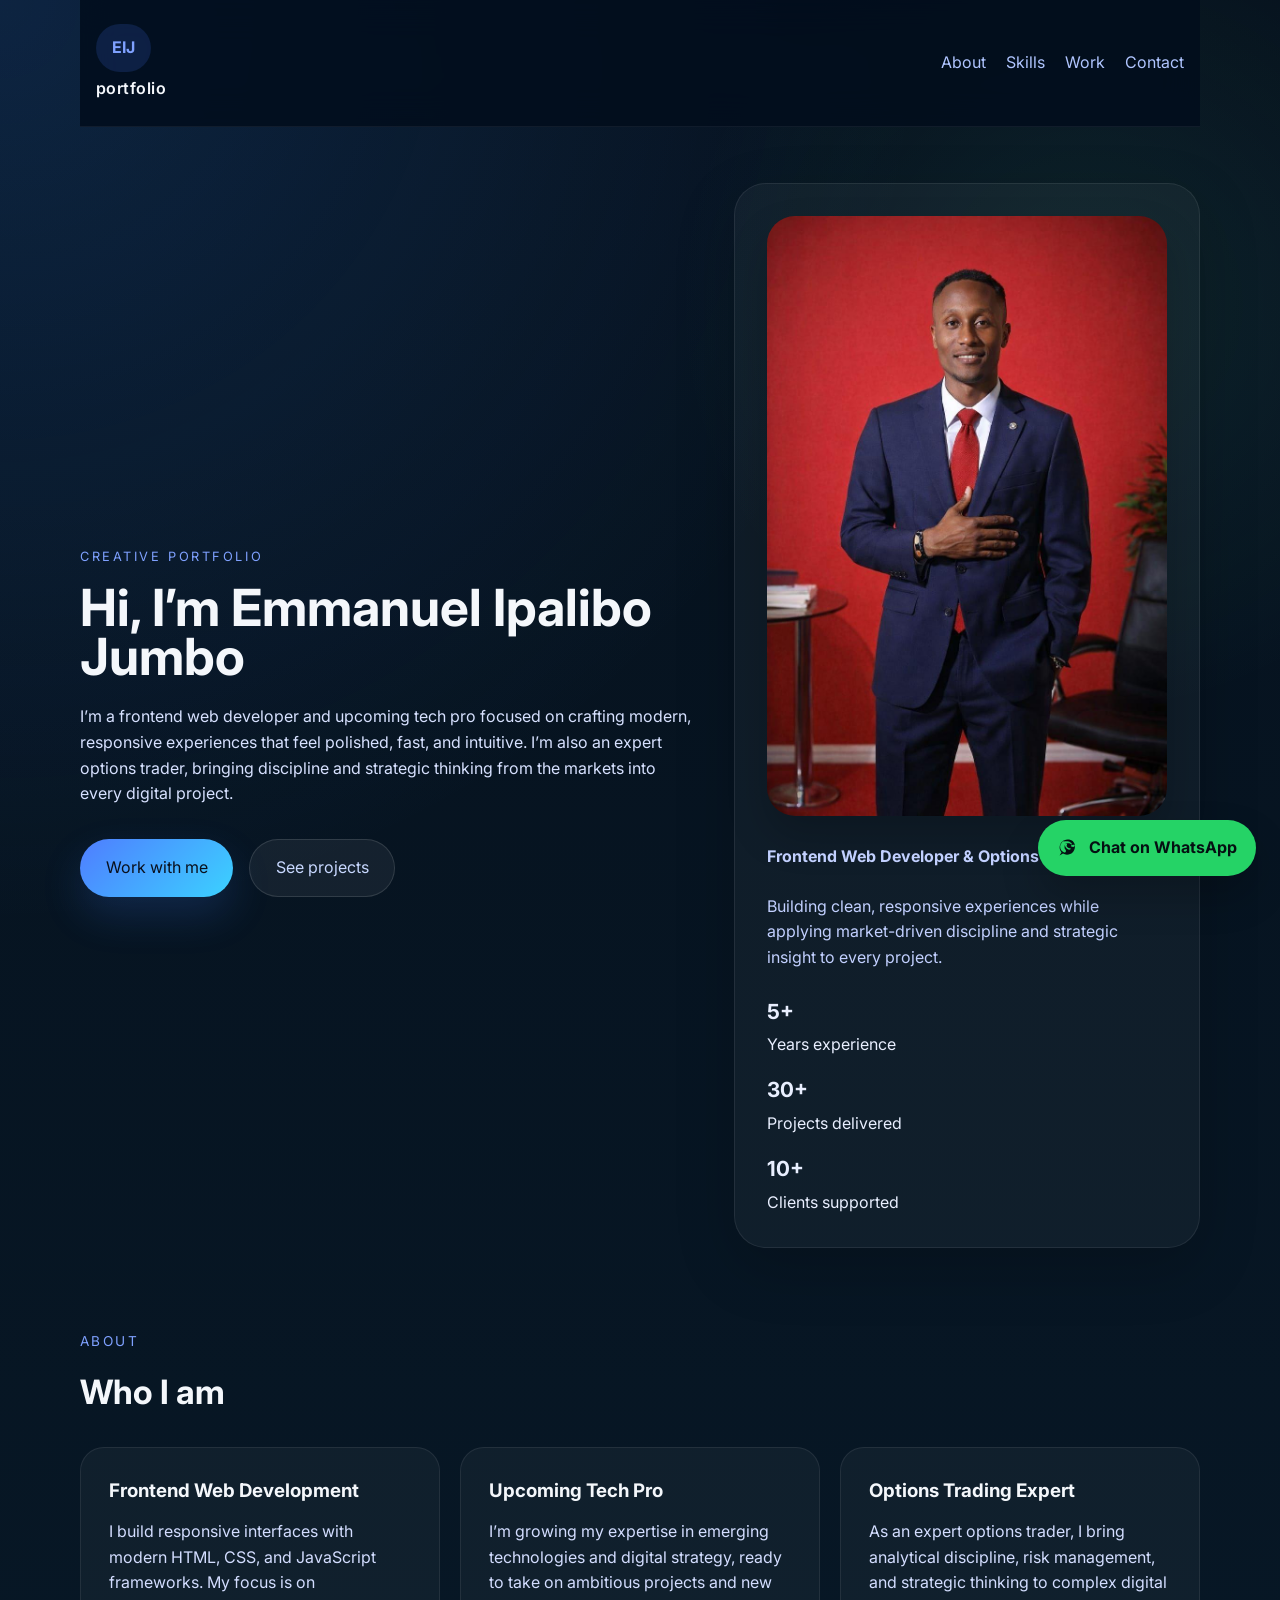
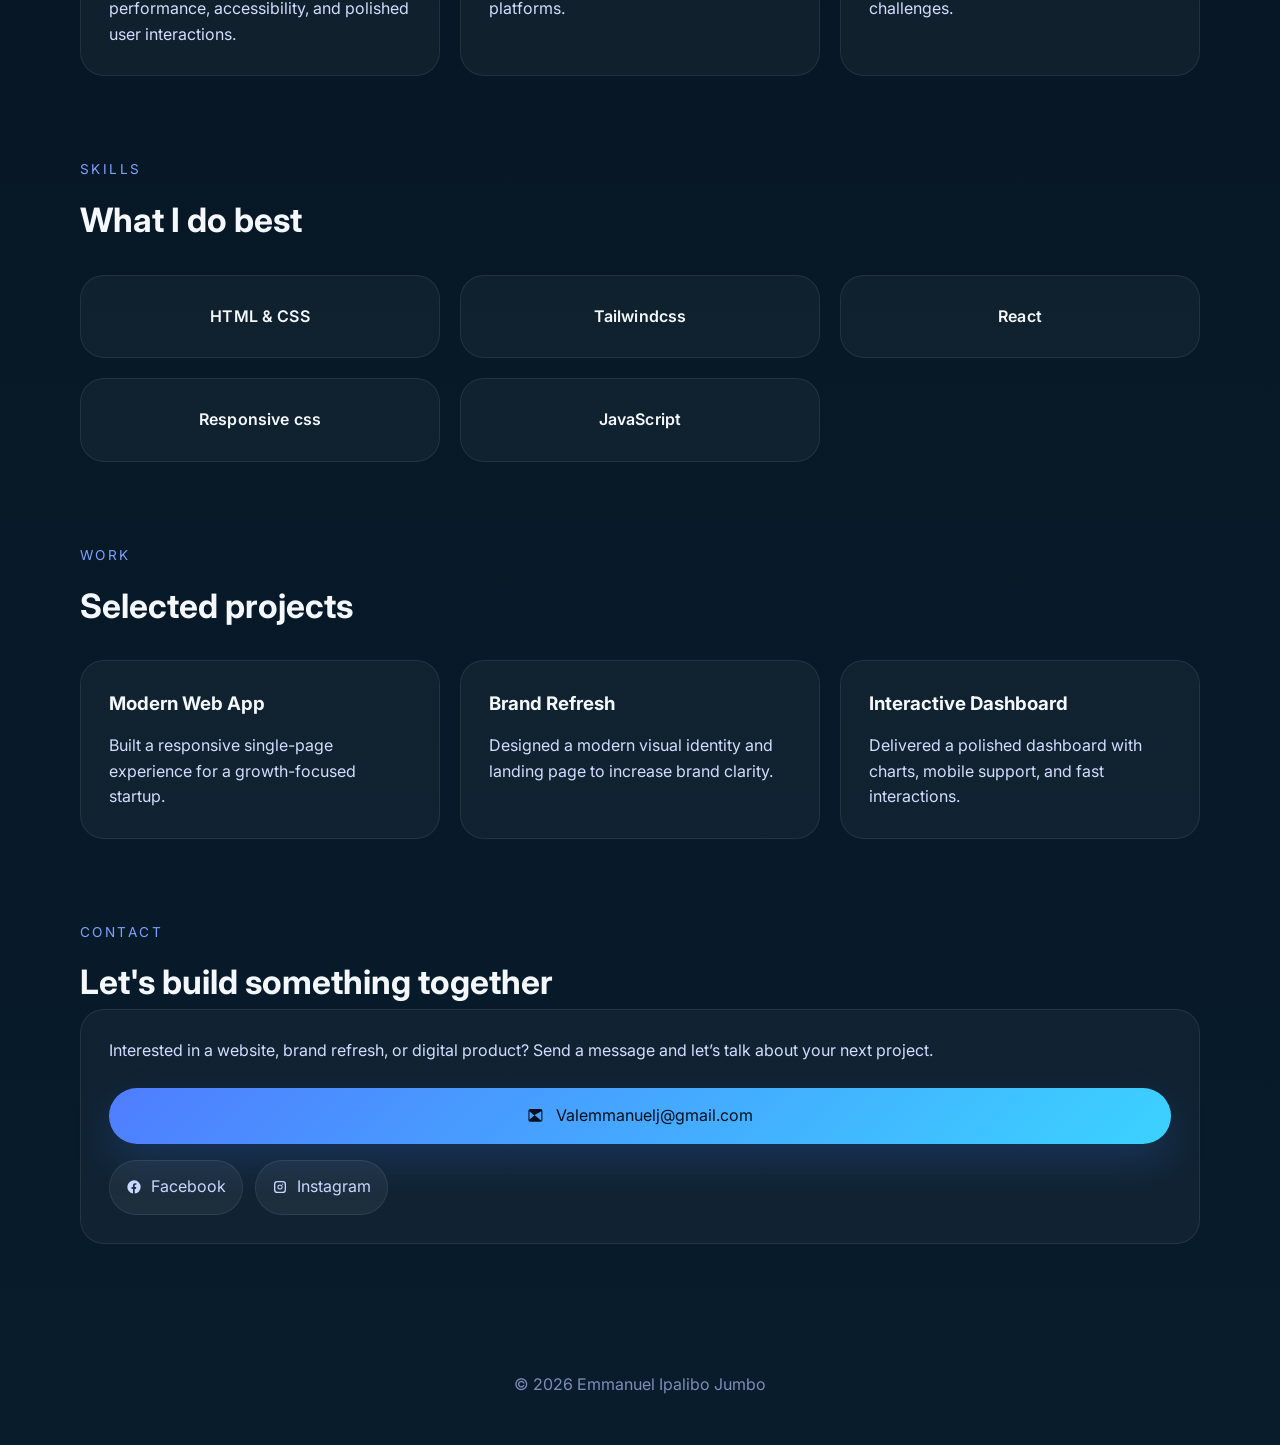
==== index.html @ 80a65906 "main" ====
<!DOCTYPE html>
<html lang="en">
<head>
  <meta charset="UTF-8" />
  <meta name="viewport" content="width=device-width, initial-scale=1.0" />
  <title>Portfolio</title>
  <link rel="preconnect" href="https://fonts.googleapis.com" />
  <link rel="preconnect" href="https://fonts.gstatic.com" crossorigin />
  <link href="https://fonts.googleapis.com/css2?family=Inter:wght@400;500;600;700;800&display=swap" rel="stylesheet" />
  <link rel="stylesheet" href="style.css" />
</head>
<body>
  <header class="page-header">
    <div class="brand">
      <span>EIJ</span>
      <p>portfolio</p>
    </div>
    <nav class="nav-links">
      <a href="#about">About</a>
      <a href="#skills">Skills</a>
      <a href="#work">Work</a>
      <a href="#contact">Contact</a>
    </nav>
  </header>

  <main>
    <section class="hero" id="home">
      <div class="hero-text">
        <p class="eyebrow">Creative portfolio</p>
        <h1>Hi, I’m Emmanuel Ipalibo Jumbo</h1>
        <p class="hero-copy">
          I’m a frontend web developer and upcoming tech pro focused on crafting modern,
          responsive experiences that feel polished, fast, and intuitive.
          I’m also an expert options trader, bringing discipline and strategic thinking
          from the markets into every digital project.
        </p>
        <div class="hero-actions">
          <a class="btn btn-primary" href="#contact">Work with me</a>
          <a class="btn btn-secondary" href="#work">See projects</a>
        </div>
      </div>
      <div class="hero-card">
        <div class="profile-image-wrap">
          <img src="672673501_927670723389462_6552243650037777584_n.jpg" alt="Emmanuel Ipalibo Jumbo" />
        </div>
        <div class="profile-info">
          <p class="profile-role">Frontend Web Developer &amp; Options Trader</p>
          <p>Building clean, responsive experiences while applying market-driven discipline
          and strategic insight to every project.</p>
          <ul class="profile-stats">
            <li>
              <strong>5+</strong>
              <span>Years experience</span>
            </li>
            <li>
              <strong>30+</strong>
              <span>Projects delivered</span>
            </li>
            <li>
              <strong>10+</strong>
              <span>Clients supported</span>
            </li>
          </ul>
        </div>
      </div>
    </section>

    <section class="section" id="about">
      <div class="section-heading">
        <span>About</span>
        <h2>Who I am</h2>
      </div>
      <div class="section-grid">
        <div class="card">
          <h3>Frontend Web Development</h3>
          <p>
            I build responsive interfaces with modern HTML, CSS, and JavaScript frameworks.
            My focus is on performance, accessibility, and polished user interactions.
          </p>
        </div>
        <div class="card">
          <h3>Upcoming Tech Pro</h3>
          <p>
            I’m growing my expertise in emerging technologies and digital strategy,
            ready to take on ambitious projects and new platforms.
          </p>
        </div>
        <div class="card">
          <h3>Options Trading Expert</h3>
          <p>
            As an expert options trader, I bring analytical discipline, risk management,
            and strategic thinking to complex digital challenges.
          </p>
        </div>
      </div>
    </section>

    <section class="section" id="skills">
      <div class="section-heading">
        <span>Skills</span>
        <h2>What I do best</h2>
      </div>
      <div class="skills-grid">
        <div class="skill-card">HTML &amp; CSS</div>
        <div class="skill-card">Tailwindcss</div>
        <div class="skill-card">React</div>
        <div class="skill-card">Responsive css</div>
        <div class="skill-card">JavaScript</div>
      </div>
    </section>

    <section class="section" id="work">
      <div class="section-heading">
        <span>Work</span>
        <h2>Selected projects</h2>
      </div>
      <div class="project-grid">
        <article class="project-card">
          <h3>Modern Web App</h3>
          <p>Built a responsive single-page experience for a growth-focused startup.</p>
        </article>
        <article class="project-card">
          <h3>Brand Refresh</h3>
          <p>Designed a modern visual identity and landing page to increase brand clarity.</p>
        </article>
        <article class="project-card">
          <h3>Interactive Dashboard</h3>
          <p>Delivered a polished dashboard with charts, mobile support, and fast interactions.</p>
        </article>
      </div>
    </section>

    <section class="section contact-section" id="contact">
      <div class="section-heading">
        <span>Contact</span>
        <h2>Let's build something together</h2>
      </div>
      <div class="contact-card">
        <p>
          Interested in a website, brand refresh, or digital product? Send a message and let’s
          talk about your next project.
        </p>
        <div class="contact-actions">
          <a class="btn btn-primary btn-icon" href="mailto:valemmanuelj@gmail.com">
            <svg xmlns="http://www.w3.org/2000/svg" viewBox="0 0 24 24" aria-hidden="true">
              <path fill="currentColor" d="M2 5.5A2.5 2.5 0 0 1 4.5 3h15A2.5 2.5 0 0 1 22 5.5v13A2.5 2.5 0 0 1 19.5 21h-15A2.5 2.5 0 0 1 2 18.5v-13Zm1.5.75v11.5l6.95-5.75L3.5 6.25Zm7.25 5.35L20.5 19.75V6.25L10.75 11.6ZM20.5 19.75L13.5 13.4 20.5 19.75ZM4.5 19.75l7-6.35-7 6.35Z"/>
            </svg>
            Valemmanuelj@gmail.com
          </a>
          <div class="social-links">
            <a href="https://www.facebook.com/ipj.sing" target="_blank" rel="noreferrer">
              <svg xmlns="http://www.w3.org/2000/svg" viewBox="0 0 24 24" aria-hidden="true">
                <path fill="currentColor" d="M22 12a10 10 0 1 0-11.5 9.86v-6.98h-2.1V12h2.1V9.6c0-2.07 1.24-3.22 3.13-3.22.91 0 1.86.16 1.86.16v2.05h-1.05c-1.03 0-1.35.64-1.35 1.3V12h2.3l-.37 2.88h-1.93v6.98A10 10 0 0 0 22 12Z"/>
              </svg>
              Facebook
            </a>
            <a href="https://www.instagram.com/ipjsing/" target="_blank" rel="noreferrer">
              <svg xmlns="http://www.w3.org/2000/svg" viewBox="0 0 24 24" aria-hidden="true">
                <path fill="currentColor" d="M16 3H8a5 5 0 0 0-5 5v8a5 5 0 0 0 5 5h8a5 5 0 0 0 5-5V8a5 5 0 0 0-5-5Zm3 13a3 3 0 0 1-3 3H8a3 3 0 0 1-3-3V8a3 3 0 0 1 3-3h8a3 3 0 0 1 3 3v8ZM12 8.1A3.9 3.9 0 1 0 15.9 12 3.9 3.9 0 0 0 12 8.1Zm0 6.3A2.4 2.4 0 1 1 14.4 12 2.4 2.4 0 0 1 12 14.4Zm4.85-6.7a.9.9 0 1 1-.9-.9.9.9 0 0 1 .9.9Z"/>
              </svg>
              Instagram
            </a>
          </div>
        </div>
      </div>
    </section>
  </main>

  <footer class="page-footer">
    <p>© 2026 Emmanuel Ipalibo Jumbo</p>
  </footer>

  <a class="whatsapp-float" href="https://wa.me/2347033950544?text=Hi%20Emmanuel%2C%20I%27d%20like%20to%20talk%20about%20a%20project." target="_blank" rel="noreferrer">
    <svg xmlns="http://www.w3.org/2000/svg" viewBox="0 0 24 24" aria-hidden="true">
      <path fill="currentColor" d="M16.5 8.5c-.2-.8-.9-1.6-1.7-1.7-.4-.1-1.1-.2-1.8-.2s-1.5.1-2 .2c-.6.1-1.2.5-1.7 1-.4.4-.8 1-.9 1.6-.1.5-.2 1.2-.2 1.8 0 .7.1 1.4.2 1.8.1.6.5 1.1 1 1.5l.1.1c.3.3.4.6.4 1.1l-.1 1.3c0 .2-.1.4-.2.6-.2.5-.7 1.1-2.4.3-1.7-.8-4.5-2.7-4.5-6.6 0-3.9 3.4-7 3.8-7.4C6.3 4.7 8.4 4.2 10.7 4.2c2.3 0 3.7.7 4.5 1 .8.3 1.3.8 1.6 1.2.3.5.3 1 .2 1.4-.1.5-.5.9-1.1 1.1zM12 2C6.5 2 2 6.5 2 12c0 2.2.9 4.3 2.4 5.9L2 22l4.2-2.5c1.5.8 3.2 1.3 5 1.3 5.5 0 10-4.5 10-10S17.5 2 12 2Zm4.3 11.2c-.2.6-1.1 1.2-1.5 1.3-.4.1-.9.1-1.7-.2-2.1-.7-3.4-2.7-3.5-2.8-.1-.2-.9-1.2-.9-2.3 0-1 .5-1.5.8-1.8.2-.2.5-.4.8-.4.2 0 .4-.1.6.1.1.2.4.8.4.9.1.1.1.3 0 .5-.1.2-.1.4-.2.6-.1.1-.2.2-.3.4-.1.2-.3.3-.1.6.2.3.9 1.4 2 2 .6.3 1.1.4 1.6.5.7.1 1.3 0 1.7-.1.4-.1 1-.4 1.2-.8.2-.4.2-.8.1-.8-.1-.1-1-.4-1.8-.8-.8-.4-1.4-.8-1.5-.9-.1-.1-.4-.1-.7-.1-.3 0-.6 0-.9.1-.3.1-.4.1-.6.3-.2.2-.4.5-.4.9 0 .4.2.7.2.8.1.1.3.3.7.5.3.2 1.2.8 2.1 1 .2.1.4.2.5.1.2.1.8.3 1.4.4.7.1 1.3.1 1.9 0 .6-.1 1.1-.4 1.3-.8.2-.4.2-.7.2-.8-.1-.1-.4-.2-.9-.3-.5-.1-1.5-.5-1.9-.7-.4-.3-.7-.5-.7-.7 0-.2.1-.5.4-.7.3-.2.8-.4 1.2-.5.4-.1 1.1-.3 1.3-.3.2 0 .5 0 .8.1.3.1.6.2.7.4.1.2.1.7 0 1.3Z"/>
    </svg>
    <span>Chat on WhatsApp</span>
  </a>
</body>
</html>
---- style.css ----
:root {
  color-scheme: dark;
  font-family: 'Inter', sans-serif;
  color: #f4f7fb;
  background: #08101d;
  line-height: 1.6;
}

* {
  box-sizing: border-box;
}

html,
body {
  margin: 0;
  min-height: 100%;
}

body {
  background: radial-gradient(circle at top left, rgba(51, 137, 255, 0.16), transparent 28%),
    radial-gradient(circle at 85% 10%, rgba(95, 255, 195, 0.08), transparent 14%),
    linear-gradient(180deg, #06111d 0%, #081c2c 100%);
}

img {
  max-width: 100%;
  display: block;
}

button,
a {
  font: inherit;
}

.page-header,
.page-footer {
  width: min(1120px, 100% - 2rem);
  margin: 0 auto;
}

.page-header {
  display: flex;
  align-items: center;
  justify-content: space-between;
  padding: 1.5rem 1rem;
  position: sticky;
  top: 0;
  z-index: 10;
  backdrop-filter: blur(18px);
  background: rgba(2, 13, 29, 0.86);
  border-bottom: 1px solid rgba(255, 255, 255, 0.06);
}

.brand span {
  display: inline-block;
  padding: 0.7rem 1rem;
  border-radius: 999px;
  background: rgba(69, 120, 255, 0.16);
  color: #7fa1ff;
  font-weight: 700;
}

.brand p {
  margin: 0.25rem 0 0;
  font-weight: 600;
  letter-spacing: 0.03em;
}

.nav-links {
  display: flex;
  gap: 1.25rem;
  flex-wrap: wrap;
}

.nav-links a {
  color: #b0c5ff;
  text-decoration: none;
  transition: color 0.2s ease;
}

.nav-links a:hover {
  color: #fff;
}

main {
  width: min(1120px, 100% - 2rem);
  margin: 0 auto 3rem;
}

.hero {
  display: grid;
  grid-template-columns: 1.2fr 0.9fr;
  align-items: center;
  gap: 2rem;
  padding: 3.5rem 0 2.5rem;
}

.eyebrow {
  text-transform: uppercase;
  letter-spacing: 0.2em;
  color: #7fa1ff;
  font-size: 0.8rem;
  margin-bottom: 1rem;
}

h1 {
  font-size: clamp(2.6rem, 4vw, 4rem);
  margin: 0;
  line-height: 0.95;
}

.hero-copy {
  margin: 1.5rem 0 0;
  max-width: 44rem;
  color: #d7e1ff;
}

.hero-actions {
  display: flex;
  flex-wrap: wrap;
  gap: 1rem;
  margin-top: 2rem;
}

.btn {
  display: inline-flex;
  align-items: center;
  justify-content: center;
  padding: 0.95rem 1.6rem;
  border-radius: 999px;
  text-decoration: none;
  transition: transform 0.2s ease, box-shadow 0.2s ease;
}

.btn:hover {
  transform: translateY(-2px);
}

.btn-primary {
  background: linear-gradient(135deg, #4f7dff, #3bd2ff);
  color: #09101d;
  box-shadow: 0 18px 40px rgba(63, 128, 255, 0.18);
}

.btn-secondary {
  background: rgba(255, 255, 255, 0.06);
  color: #c8d8ff;
  border: 1px solid rgba(255, 255, 255, 0.12);
}

.hero-card {
  background: rgba(255, 255, 255, 0.04);
  border: 1px solid rgba(255, 255, 255, 0.08);
  border-radius: 2rem;
  padding: 2rem;
  box-shadow: 0 20px 60px rgba(0, 0, 0, 0.18);
}

.profile-image-wrap {
  border-radius: 1.75rem;
  overflow: hidden;
  margin-bottom: 1.75rem;
  box-shadow: 0 20px 40px rgba(0, 0, 0, 0.2);
}

.profile-image-wrap img {
  width: 100%;
  height: auto;
  display: block;
}

.profile-role {
  margin: 0 0 0.75rem;
  color: #7fa1ff;
  font-weight: 700;
}

.profile-info p {
  margin: 0 0 1.5rem;
  color: #c2d0ff;
}

.profile-stats {
  list-style: none;
  padding: 0;
  margin: 0;
  display: grid;
  gap: 1rem;
}

.profile-stats li {
  display: grid;
  gap: 0.25rem;
  color: #e9efff;
}

.profile-stats strong {
  font-size: 1.3rem;
}

.section {
  padding: 2.5rem 0;
}

.section-heading span {
  display: inline-block;
  color: #7fa1ff;
  font-size: 0.85rem;
  text-transform: uppercase;
  letter-spacing: 0.18em;
  margin-bottom: 0.75rem;
}

.section-heading h2 {
  margin: 0;
  font-size: 2.1rem;
}

.section-grid,
.skills-grid,
.project-grid {
  display: grid;
  gap: 1.25rem;
  margin-top: 1.75rem;
}

.section-grid {
  grid-template-columns: repeat(3, minmax(0, 1fr));
}

.card,
.skill-card,
.project-card,
.contact-card {
  background: rgba(255, 255, 255, 0.04);
  border: 1px solid rgba(255, 255, 255, 0.08);
  border-radius: 1.5rem;
  padding: 1.75rem;
}

.card h3,
.project-card h3 {
  margin: 0 0 0.85rem;
}

.card p,
.project-card p,
.contact-card p {
  margin: 0;
  color: #d3ddff;
}

.skills-grid {
  grid-template-columns: repeat(3, minmax(0, 1fr));
}

.skill-card {
  text-align: center;
  font-weight: 600;
  letter-spacing: 0.01em;
}

.project-grid {
  grid-template-columns: repeat(3, minmax(0, 1fr));
}

.contact-section .contact-card {
  display: grid;
  gap: 1.5rem;
  align-items: start;
}

.contact-actions {
  display: grid;
  gap: 1rem;
}

.btn-icon {
  gap: 0.75rem;
}

.btn-icon svg {
  width: 1.05rem;
  height: 1.05rem;
}

.social-links {
  display: flex;
  flex-wrap: wrap;
  gap: 0.75rem;
}

.social-links a {
  display: inline-flex;
  align-items: center;
  gap: 0.55rem;
  color: #c8d8ff;
  background: rgba(255, 255, 255, 0.05);
  border: 1px solid rgba(255, 255, 255, 0.08);
  border-radius: 999px;
  padding: 0.85rem 1rem;
  text-decoration: none;
  transition: transform 0.2s ease, background 0.2s ease;
}

.social-links a:hover {
  transform: translateY(-2px);
  background: rgba(79, 125, 255, 0.18);
}

.social-links svg {
  width: 1rem;
  height: 1rem;
}

.page-footer {
  text-align: center;
  padding: 1.5rem 0 2rem;
  color: #7e8cb8;
}

@media (max-width: 900px) {
  .hero {
    grid-template-columns: 1fr;
  }

  .section-grid,
  .skills-grid,
  .project-grid {
    grid-template-columns: 1fr;
  }
}

@media (max-width: 640px) {
  .page-header,
  main,
  .page-footer {
    width: calc(100% - 1.5rem);
  }

  .nav-links {
    justify-content: center;
  }

  .hero {
    padding-top: 2rem;
  }

  .btn {
    width: 100%;
  }
}

.whatsapp-float {
  position: fixed;
  right: 1.5rem;
  bottom: 1.5rem;
  display: inline-flex;
  align-items: center;
  gap: 0.75rem;
  padding: 0.95rem 1.2rem;
  background: #25d366;
  color: #051012;
  font-weight: 700;
  text-decoration: none;
  border-radius: 999px;
  box-shadow: 0 20px 40px rgba(0, 0, 0, 0.2);
  transition: transform 0.2s ease, box-shadow 0.2s ease;
}

.whatsapp-float:hover {
  transform: translateY(-2px);
  box-shadow: 0 24px 48px rgba(0, 0, 0, 0.24);
}

.whatsapp-float svg {
  width: 1.2rem;
  height: 1.2rem;
  fill: currentColor;
}

@media (max-width: 640px) {
  .whatsapp-float {
    right: 1rem;
    bottom: 1rem;
    padding: 0.85rem 1rem;
  }
}
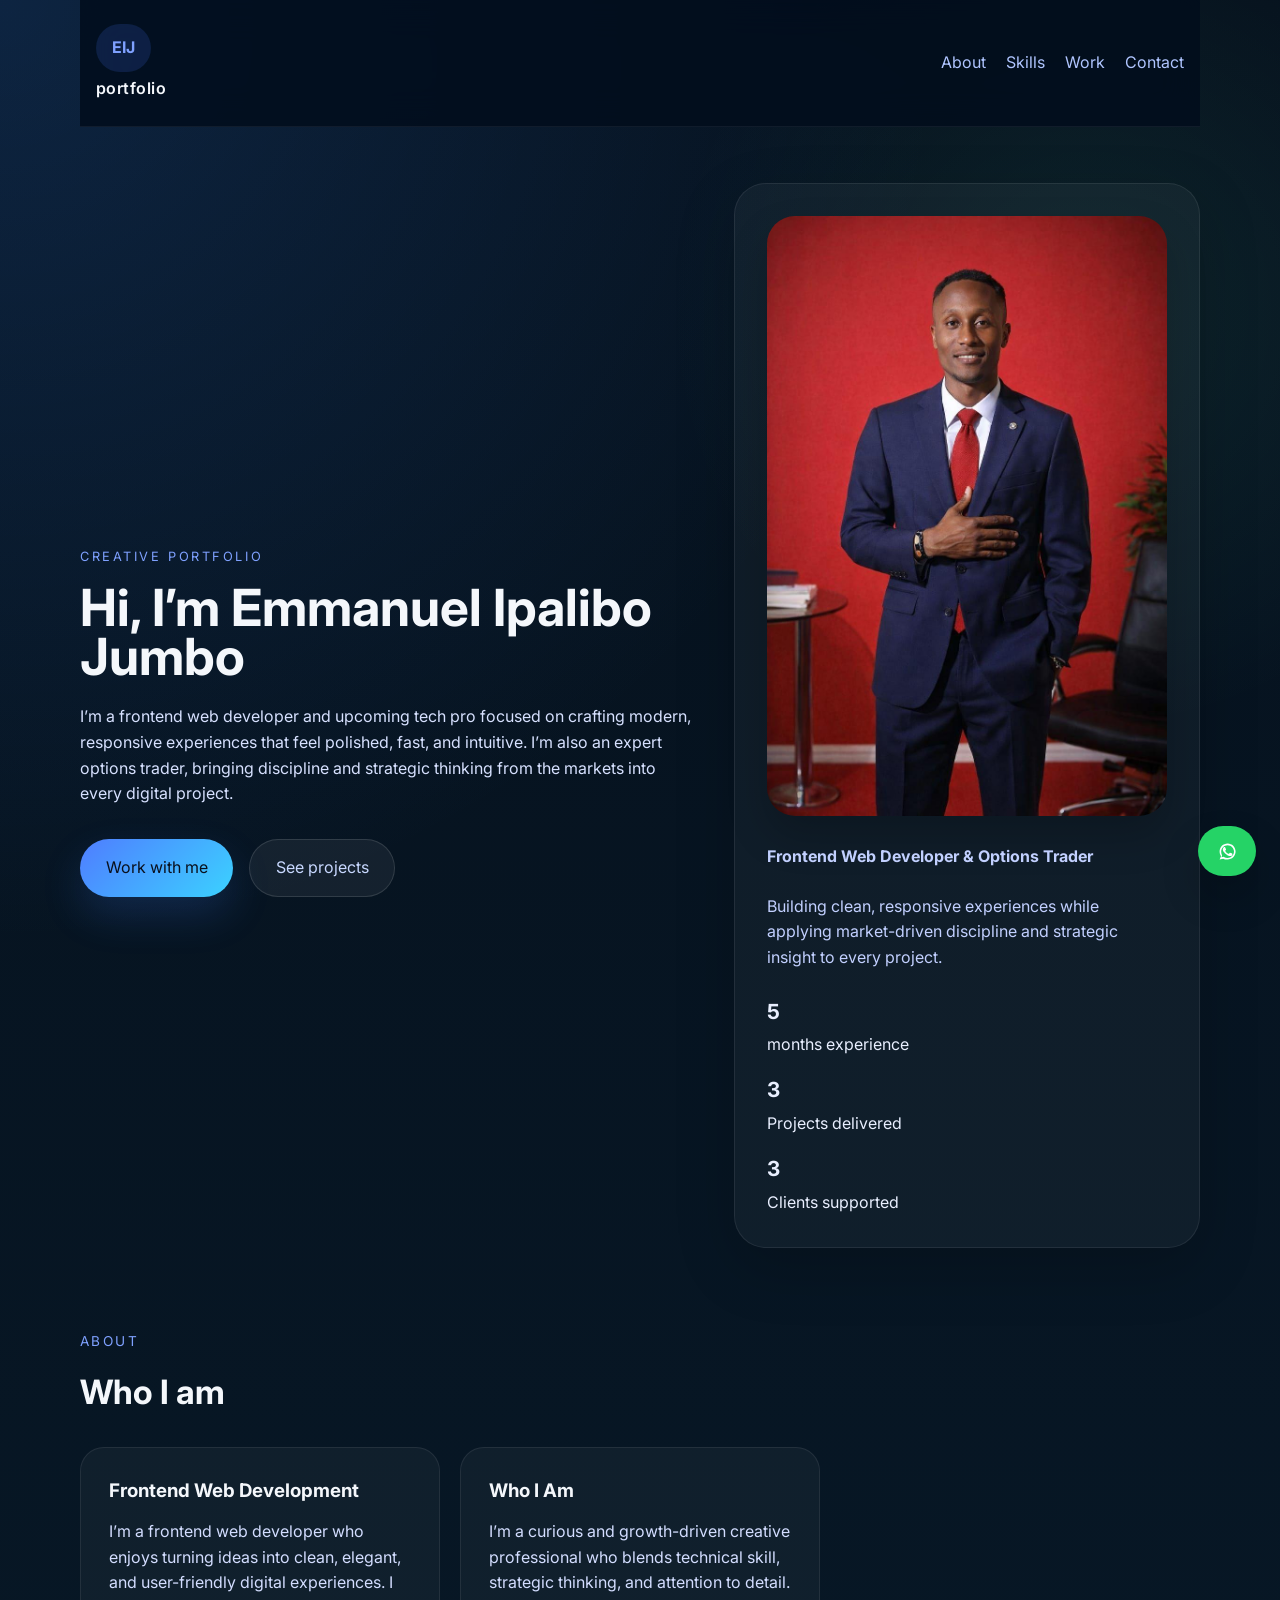
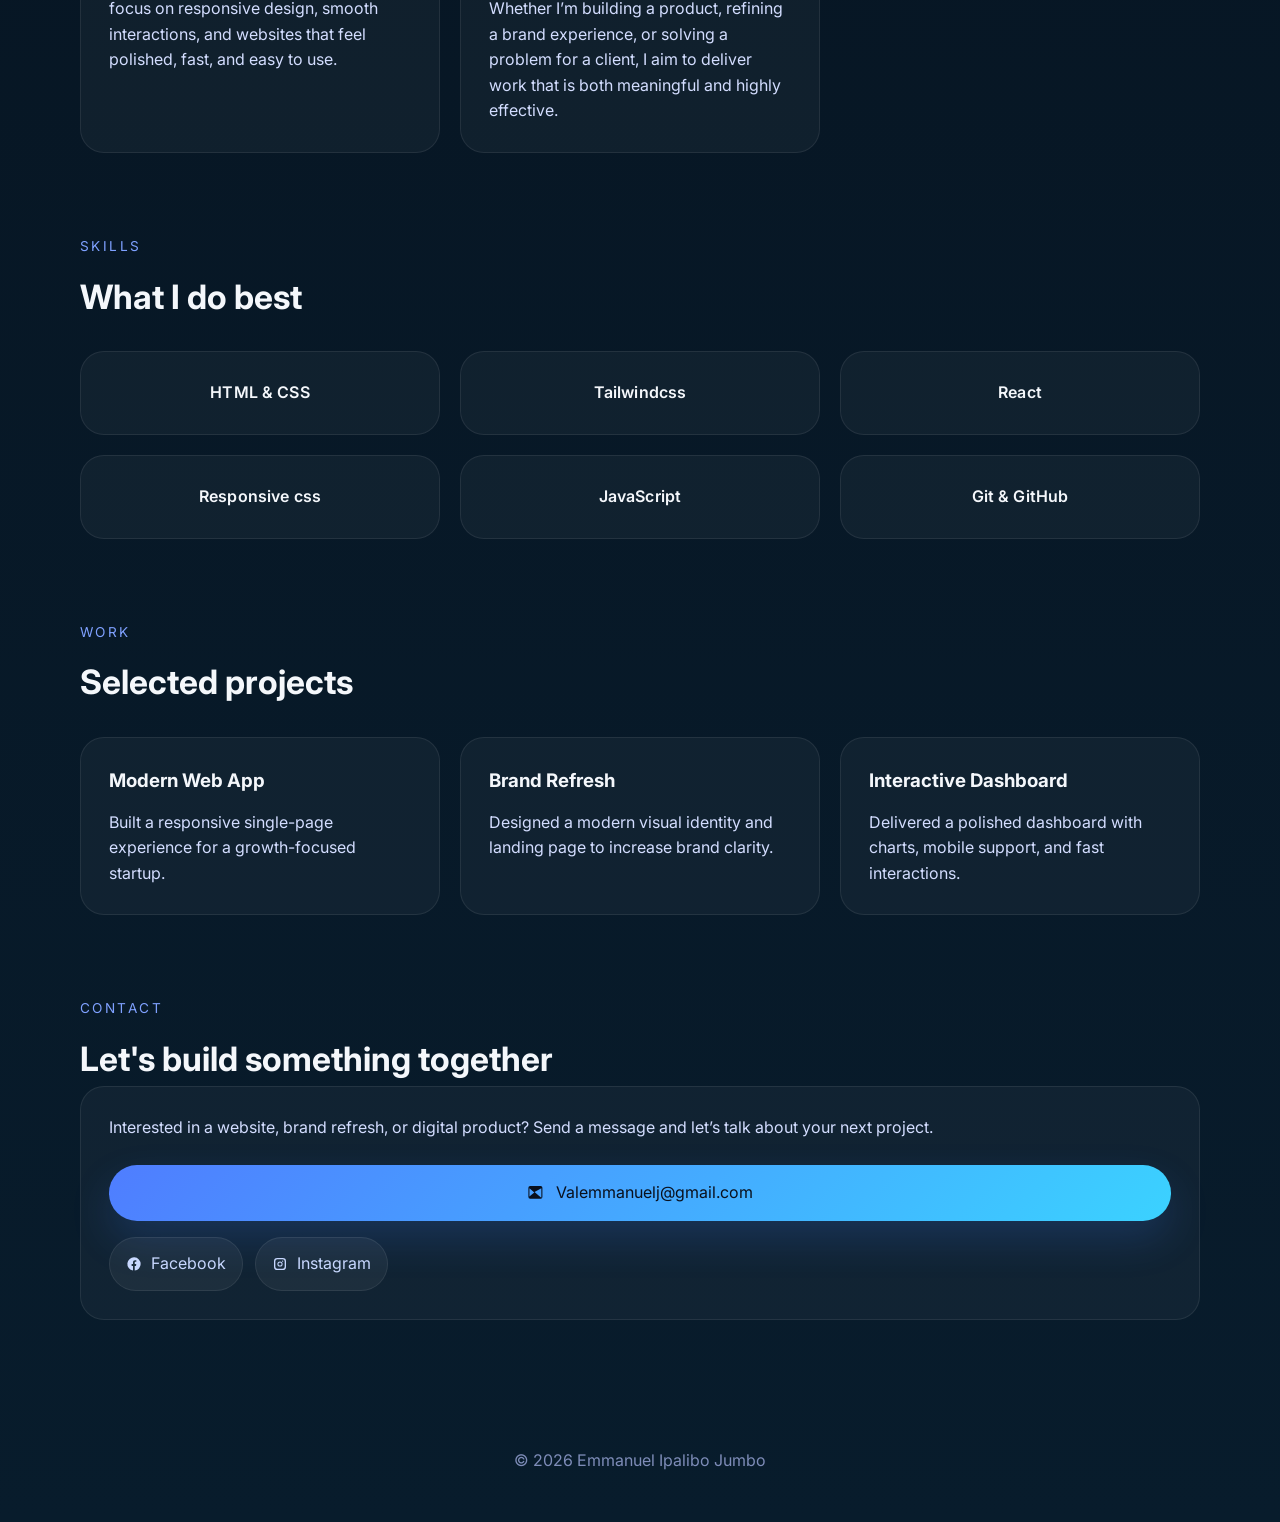
==== commit 6b44b14d: "Revise experience details and add WhatsApp chat Updated experience duration and project details, rev" ====
--- a/index.html
+++ b/index.html
@@ -49,15 +49,15 @@
           and strategic insight to every project.</p>
           <ul class="profile-stats">
             <li>
-              <strong>5+</strong>
-              <span>Years experience</span>
+              <strong>5</strong>
+              <span>months experience</span>
             </li>
             <li>
-              <strong>30+</strong>
+              <strong>3</strong>
               <span>Projects delivered</span>
             </li>
             <li>
-              <strong>10+</strong>
+              <strong>3</strong>
               <span>Clients supported</span>
             </li>
           </ul>
@@ -74,24 +74,21 @@
         <div class="card">
           <h3>Frontend Web Development</h3>
           <p>
-            I build responsive interfaces with modern HTML, CSS, and JavaScript frameworks.
-            My focus is on performance, accessibility, and polished user interactions.
+            I’m a frontend web developer who enjoys turning ideas into clean, elegant,
+            and user-friendly digital experiences. I focus on responsive design,
+            smooth interactions, and websites that feel polished, fast, and easy to use.
           </p>
         </div>
         <div class="card">
-          <h3>Upcoming Tech Pro</h3>
+          <h3>Who I Am</h3>
           <p>
-            I’m growing my expertise in emerging technologies and digital strategy,
-            ready to take on ambitious projects and new platforms.
+            I’m a curious and growth-driven creative professional who blends technical skill,
+            strategic thinking, and attention to detail. Whether I’m building a product,
+            refining a brand experience, or solving a problem for a client, I aim to deliver
+            work that is both meaningful and highly effective.
           </p>
         </div>
-        <div class="card">
-          <h3>Options Trading Expert</h3>
-          <p>
-            As an expert options trader, I bring analytical discipline, risk management,
-            and strategic thinking to complex digital challenges.
-          </p>
-        </div>
+       
       </div>
     </section>
 
@@ -106,9 +103,9 @@
         <div class="skill-card">React</div>
         <div class="skill-card">Responsive css</div>
         <div class="skill-card">JavaScript</div>
+        <div class="skill-card">Git &amp; GitHub</div>
       </div>
     </section>
-
     <section class="section" id="work">
       <div class="section-heading">
         <span>Work</span>
@@ -129,7 +126,6 @@
         </article>
       </div>
     </section>
-
     <section class="section contact-section" id="contact">
       <div class="section-heading">
         <span>Contact</span>
@@ -165,16 +161,14 @@
       </div>
     </section>
   </main>
-
   <footer class="page-footer">
     <p>© 2026 Emmanuel Ipalibo Jumbo</p>
   </footer>
-
-  <a class="whatsapp-float" href="https://wa.me/2347033950544?text=Hi%20Emmanuel%2C%20I%27d%20like%20to%20talk%20about%20a%20project." target="_blank" rel="noreferrer">
-    <svg xmlns="http://www.w3.org/2000/svg" viewBox="0 0 24 24" aria-hidden="true">
-      <path fill="currentColor" d="M16.5 8.5c-.2-.8-.9-1.6-1.7-1.7-.4-.1-1.1-.2-1.8-.2s-1.5.1-2 .2c-.6.1-1.2.5-1.7 1-.4.4-.8 1-.9 1.6-.1.5-.2 1.2-.2 1.8 0 .7.1 1.4.2 1.8.1.6.5 1.1 1 1.5l.1.1c.3.3.4.6.4 1.1l-.1 1.3c0 .2-.1.4-.2.6-.2.5-.7 1.1-2.4.3-1.7-.8-4.5-2.7-4.5-6.6 0-3.9 3.4-7 3.8-7.4C6.3 4.7 8.4 4.2 10.7 4.2c2.3 0 3.7.7 4.5 1 .8.3 1.3.8 1.6 1.2.3.5.3 1 .2 1.4-.1.5-.5.9-1.1 1.1zM12 2C6.5 2 2 6.5 2 12c0 2.2.9 4.3 2.4 5.9L2 22l4.2-2.5c1.5.8 3.2 1.3 5 1.3 5.5 0 10-4.5 10-10S17.5 2 12 2Zm4.3 11.2c-.2.6-1.1 1.2-1.5 1.3-.4.1-.9.1-1.7-.2-2.1-.7-3.4-2.7-3.5-2.8-.1-.2-.9-1.2-.9-2.3 0-1 .5-1.5.8-1.8.2-.2.5-.4.8-.4.2 0 .4-.1.6.1.1.2.4.8.4.9.1.1.1.3 0 .5-.1.2-.1.4-.2.6-.1.1-.2.2-.3.4-.1.2-.3.3-.1.6.2.3.9 1.4 2 2 .6.3 1.1.4 1.6.5.7.1 1.3 0 1.7-.1.4-.1 1-.4 1.2-.8.2-.4.2-.8.1-.8-.1-.1-1-.4-1.8-.8-.8-.4-1.4-.8-1.5-.9-.1-.1-.4-.1-.7-.1-.3 0-.6 0-.9.1-.3.1-.4.1-.6.3-.2.2-.4.5-.4.9 0 .4.2.7.2.8.1.1.3.3.7.5.3.2 1.2.8 2.1 1 .2.1.4.2.5.1.2.1.8.3 1.4.4.7.1 1.3.1 1.9 0 .6-.1 1.1-.4 1.3-.8.2-.4.2-.7.2-.8-.1-.1-.4-.2-.9-.3-.5-.1-1.5-.5-1.9-.7-.4-.3-.7-.5-.7-.7 0-.2.1-.5.4-.7.3-.2.8-.4 1.2-.5.4-.1 1.1-.3 1.3-.3.2 0 .5 0 .8.1.3.1.6.2.7.4.1.2.1.7 0 1.3Z"/>
+  <a class="whatsapp-float" href="https://wa.me/2347033950544" target="_blank" rel="noopener noreferrer" aria-label="Chat on WhatsApp">
+    <svg viewBox="0 0 24 24" aria-hidden="true" focusable="false">
+      <path fill="#fff" d="M17.472 14.382c-.297-.148-1.758-.867-2.03-.967-.273-.1-.472-.148-.672.149-.198.297-.768.967-.941 1.164-.173.198-.347.223-.644.074-.297-.149-1.255-.462-2.39-1.475-.883-.787-1.48-1.761-1.653-2.059-.173-.297-.018-.458.13-.606.134-.133.298-.347.447-.52.149-.174.198-.298.298-.497.099-.198.05-.372-.025-.52-.075-.148-.672-1.612-.92-2.21-.242-.579-.487-.5-.672-.51l-.573-.01c-.198 0-.52.074-.792.372s-1.04 1.016-1.04 2.479 1.065 2.876 1.213 3.074c.149.198 2.096 3.2 5.077 4.487.709.306 1.262.489 1.693.626.712.226 1.36.194 1.872.118.571-.085 1.758-.719 2.006-1.413.248-.695.248-1.29.173-1.414-.074-.124-.272-.198-.57-.347z"/>
+      <path fill="#fff" d="M12.004 2.002C6.478 2.002 2 6.478 2 12.004c0 2.115.647 4.066 1.753 5.706L2 22l4.48-1.175A9.957 9.957 0 0012.004 22c5.526 0 10.002-4.476 10.002-9.996C22.006 6.478 17.53 2.002 12.004 2.002zm0 17.99c-1.69 0-3.25-.48-4.59-1.31l-.33-.196-2.656.696.71-2.59-.214-.337A7.972 7.972 0 014.008 12.01c0-4.42 3.586-8.006 7.996-8.006 4.41 0 7.996 3.586 7.996 8.006 0 4.42-3.586 8.006-7.996 8.006z"/>
     </svg>
-    <span>Chat on WhatsApp</span>
   </a>
 </body>
 </html>
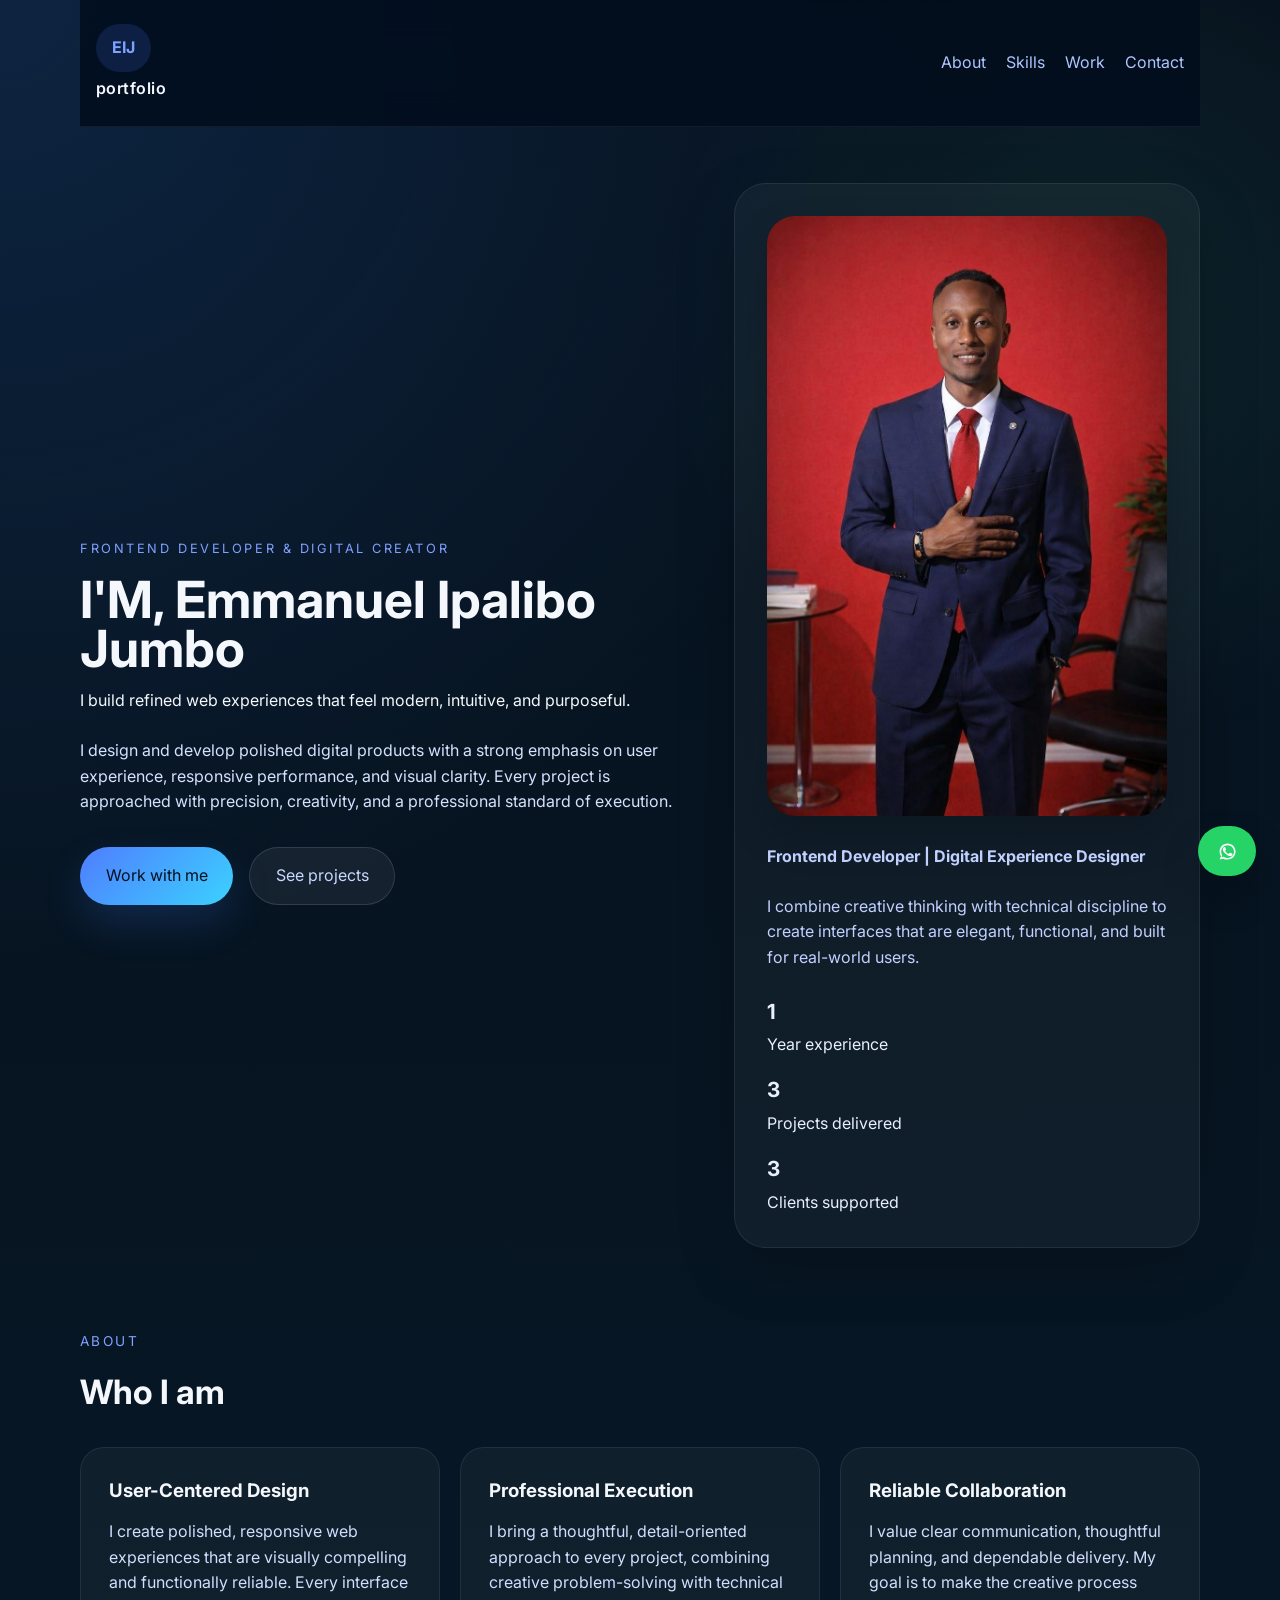
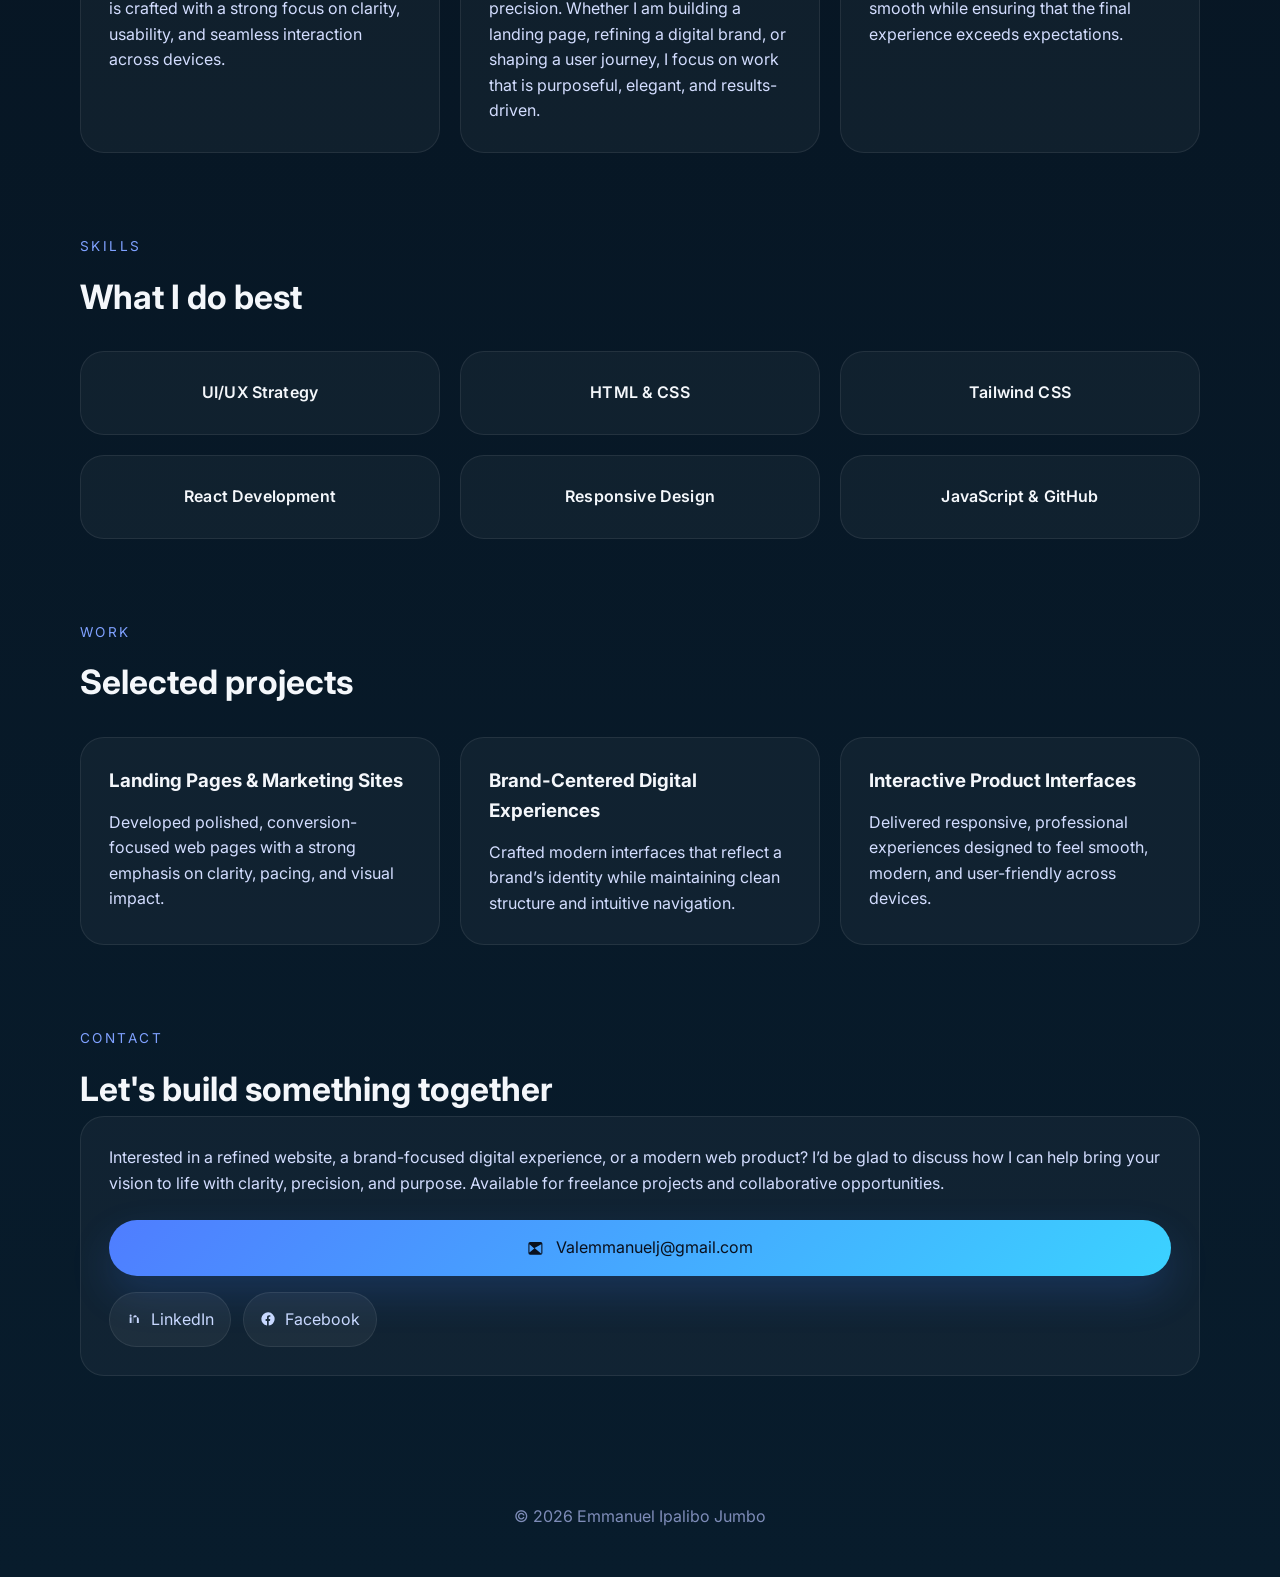
==== commit f2e96094: "Update index.html" ====
--- a/index.html
+++ b/index.html
@@ -3,7 +3,7 @@
 <head>
   <meta charset="UTF-8" />
   <meta name="viewport" content="width=device-width, initial-scale=1.0" />
-  <title>Portfolio</title>
+  <title>Emmanuel Ipalibo Jumbo | Portfolio</title>
   <link rel="preconnect" href="https://fonts.googleapis.com" />
   <link rel="preconnect" href="https://fonts.gstatic.com" crossorigin />
   <link href="https://fonts.googleapis.com/css2?family=Inter:wght@400;500;600;700;800&display=swap" rel="stylesheet" />
@@ -26,13 +26,13 @@
   <main>
     <section class="hero" id="home">
       <div class="hero-text">
-        <p class="eyebrow">Creative portfolio</p>
-        <h1>Hi, I’m Emmanuel Ipalibo Jumbo</h1>
+        <p class="eyebrow">Frontend Developer & Digital Creator</p>
+        <h1>I'M, Emmanuel Ipalibo Jumbo</h1>
+        <p class="hero-subtitle">I build refined web experiences that feel modern, intuitive, and purposeful.</p>
         <p class="hero-copy">
-          I’m a frontend web developer and upcoming tech pro focused on crafting modern,
-          responsive experiences that feel polished, fast, and intuitive.
-          I’m also an expert options trader, bringing discipline and strategic thinking
-          from the markets into every digital project.
+          I design and develop polished digital products with a strong emphasis on user experience,
+          responsive performance, and visual clarity. Every project is approached with precision,
+          creativity, and a professional standard of execution.
         </p>
         <div class="hero-actions">
           <a class="btn btn-primary" href="#contact">Work with me</a>
@@ -44,13 +44,13 @@
           <img src="672673501_927670723389462_6552243650037777584_n.jpg" alt="Emmanuel Ipalibo Jumbo" />
         </div>
         <div class="profile-info">
-          <p class="profile-role">Frontend Web Developer &amp; Options Trader</p>
-          <p>Building clean, responsive experiences while applying market-driven discipline
-          and strategic insight to every project.</p>
+          <p class="profile-role">Frontend Developer | Digital Experience Designer</p>
+          <p>I combine creative thinking with technical discipline to create interfaces that are
+          elegant, functional, and built for real-world users.</p>
           <ul class="profile-stats">
             <li>
-              <strong>5</strong>
-              <span>months experience</span>
+              <strong>1</strong>
+              <span>Year experience</span>
             </li>
             <li>
               <strong>3</strong>
@@ -72,23 +72,30 @@
       </div>
       <div class="section-grid">
         <div class="card">
-          <h3>Frontend Web Development</h3>
+          <h3>User-Centered Design</h3>
           <p>
-            I’m a frontend web developer who enjoys turning ideas into clean, elegant,
-            and user-friendly digital experiences. I focus on responsive design,
-            smooth interactions, and websites that feel polished, fast, and easy to use.
+            I create polished, responsive web experiences that are visually compelling and
+            functionally reliable. Every interface is crafted with a strong focus on clarity,
+            usability, and seamless interaction across devices.
           </p>
         </div>
         <div class="card">
-          <h3>Who I Am</h3>
+          <h3>Professional Execution</h3>
           <p>
-            I’m a curious and growth-driven creative professional who blends technical skill,
-            strategic thinking, and attention to detail. Whether I’m building a product,
-            refining a brand experience, or solving a problem for a client, I aim to deliver
-            work that is both meaningful and highly effective.
+            I bring a thoughtful, detail-oriented approach to every project, combining creative
+            problem-solving with technical precision. Whether I am building a landing page,
+            refining a digital brand, or shaping a user journey, I focus on work that is
+            purposeful, elegant, and results-driven.
           </p>
         </div>
-       
+        <div class="card">
+          <h3>Reliable Collaboration</h3>
+          <p>
+            I value clear communication, thoughtful planning, and dependable delivery. My goal is
+            to make the creative process smooth while ensuring that the final experience exceeds
+            expectations.
+          </p>
+        </div>
       </div>
     </section>
 
@@ -98,12 +105,12 @@
         <h2>What I do best</h2>
       </div>
       <div class="skills-grid">
+        <div class="skill-card">UI/UX Strategy</div>
         <div class="skill-card">HTML &amp; CSS</div>
-        <div class="skill-card">Tailwindcss</div>
-        <div class="skill-card">React</div>
-        <div class="skill-card">Responsive css</div>
-        <div class="skill-card">JavaScript</div>
-        <div class="skill-card">Git &amp; GitHub</div>
+        <div class="skill-card">Tailwind CSS</div>
+        <div class="skill-card">React Development</div>
+        <div class="skill-card">Responsive Design</div>
+        <div class="skill-card">JavaScript &amp; GitHub</div>
       </div>
     </section>
     <section class="section" id="work">
@@ -113,16 +120,16 @@
       </div>
       <div class="project-grid">
         <article class="project-card">
-          <h3>Modern Web App</h3>
-          <p>Built a responsive single-page experience for a growth-focused startup.</p>
+          <h3>Landing Pages & Marketing Sites</h3>
+          <p>Developed polished, conversion-focused web pages with a strong emphasis on clarity, pacing, and visual impact.</p>
         </article>
         <article class="project-card">
-          <h3>Brand Refresh</h3>
-          <p>Designed a modern visual identity and landing page to increase brand clarity.</p>
+          <h3>Brand-Centered Digital Experiences</h3>
+          <p>Crafted modern interfaces that reflect a brand’s identity while maintaining clean structure and intuitive navigation.</p>
         </article>
         <article class="project-card">
-          <h3>Interactive Dashboard</h3>
-          <p>Delivered a polished dashboard with charts, mobile support, and fast interactions.</p>
+          <h3>Interactive Product Interfaces</h3>
+          <p>Delivered responsive, professional experiences designed to feel smooth, modern, and user-friendly across devices.</p>
         </article>
       </div>
     </section>
@@ -133,8 +140,9 @@
       </div>
       <div class="contact-card">
         <p>
-          Interested in a website, brand refresh, or digital product? Send a message and let’s
-          talk about your next project.
+          Interested in a refined website, a brand-focused digital experience, or a modern web
+          product? I’d be glad to discuss how I can help bring your vision to life with clarity,
+          precision, and purpose. Available for freelance projects and collaborative opportunities.
         </p>
         <div class="contact-actions">
           <a class="btn btn-primary btn-icon" href="mailto:valemmanuelj@gmail.com">
@@ -144,17 +152,17 @@
             Valemmanuelj@gmail.com
           </a>
           <div class="social-links">
-            <a href="https://www.facebook.com/ipj.sing" target="_blank" rel="noreferrer">
+            <a href="https://www.linkedin.com/in/jumbo-emmanuel-82740911a/" target="_blank" rel="noreferrer">
+              <svg xmlns="http://www.w3.org/2000/svg" viewBox="0 0 24 24" aria-hidden="true">
+                <path fill="currentColor" d="M6.94 8.5A1.56 1.56 0 1 0 6.94 5.38a1.56 1.56 0 0 0 0 3.12ZM5.5 9.5h2.88V18H5.5Zm4.8 0h2.76v1.16h.04c.38-.72 1.32-1.48 2.72-1.48 2.9 0 3.44 1.91 3.44 4.39V18H16.3v-7.54c0-1.8-.03-4.12-2.51-4.12-2.51 0-2.9 1.96-2.9 3.98V18H10.3Z"/>
+              </svg>
+              LinkedIn
+            </a>
+            <a href="https://www.facebook.com/profile.php?id=61590686023298" target="_blank" rel="noreferrer">
               <svg xmlns="http://www.w3.org/2000/svg" viewBox="0 0 24 24" aria-hidden="true">
                 <path fill="currentColor" d="M22 12a10 10 0 1 0-11.5 9.86v-6.98h-2.1V12h2.1V9.6c0-2.07 1.24-3.22 3.13-3.22.91 0 1.86.16 1.86.16v2.05h-1.05c-1.03 0-1.35.64-1.35 1.3V12h2.3l-.37 2.88h-1.93v6.98A10 10 0 0 0 22 12Z"/>
               </svg>
               Facebook
-            </a>
-            <a href="https://www.instagram.com/ipjsing/" target="_blank" rel="noreferrer">
-              <svg xmlns="http://www.w3.org/2000/svg" viewBox="0 0 24 24" aria-hidden="true">
-                <path fill="currentColor" d="M16 3H8a5 5 0 0 0-5 5v8a5 5 0 0 0 5 5h8a5 5 0 0 0 5-5V8a5 5 0 0 0-5-5Zm3 13a3 3 0 0 1-3 3H8a3 3 0 0 1-3-3V8a3 3 0 0 1 3-3h8a3 3 0 0 1 3 3v8ZM12 8.1A3.9 3.9 0 1 0 15.9 12 3.9 3.9 0 0 0 12 8.1Zm0 6.3A2.4 2.4 0 1 1 14.4 12 2.4 2.4 0 0 1 12 14.4Zm4.85-6.7a.9.9 0 1 1-.9-.9.9.9 0 0 1 .9.9Z"/>
-              </svg>
-              Instagram
             </a>
           </div>
         </div>
